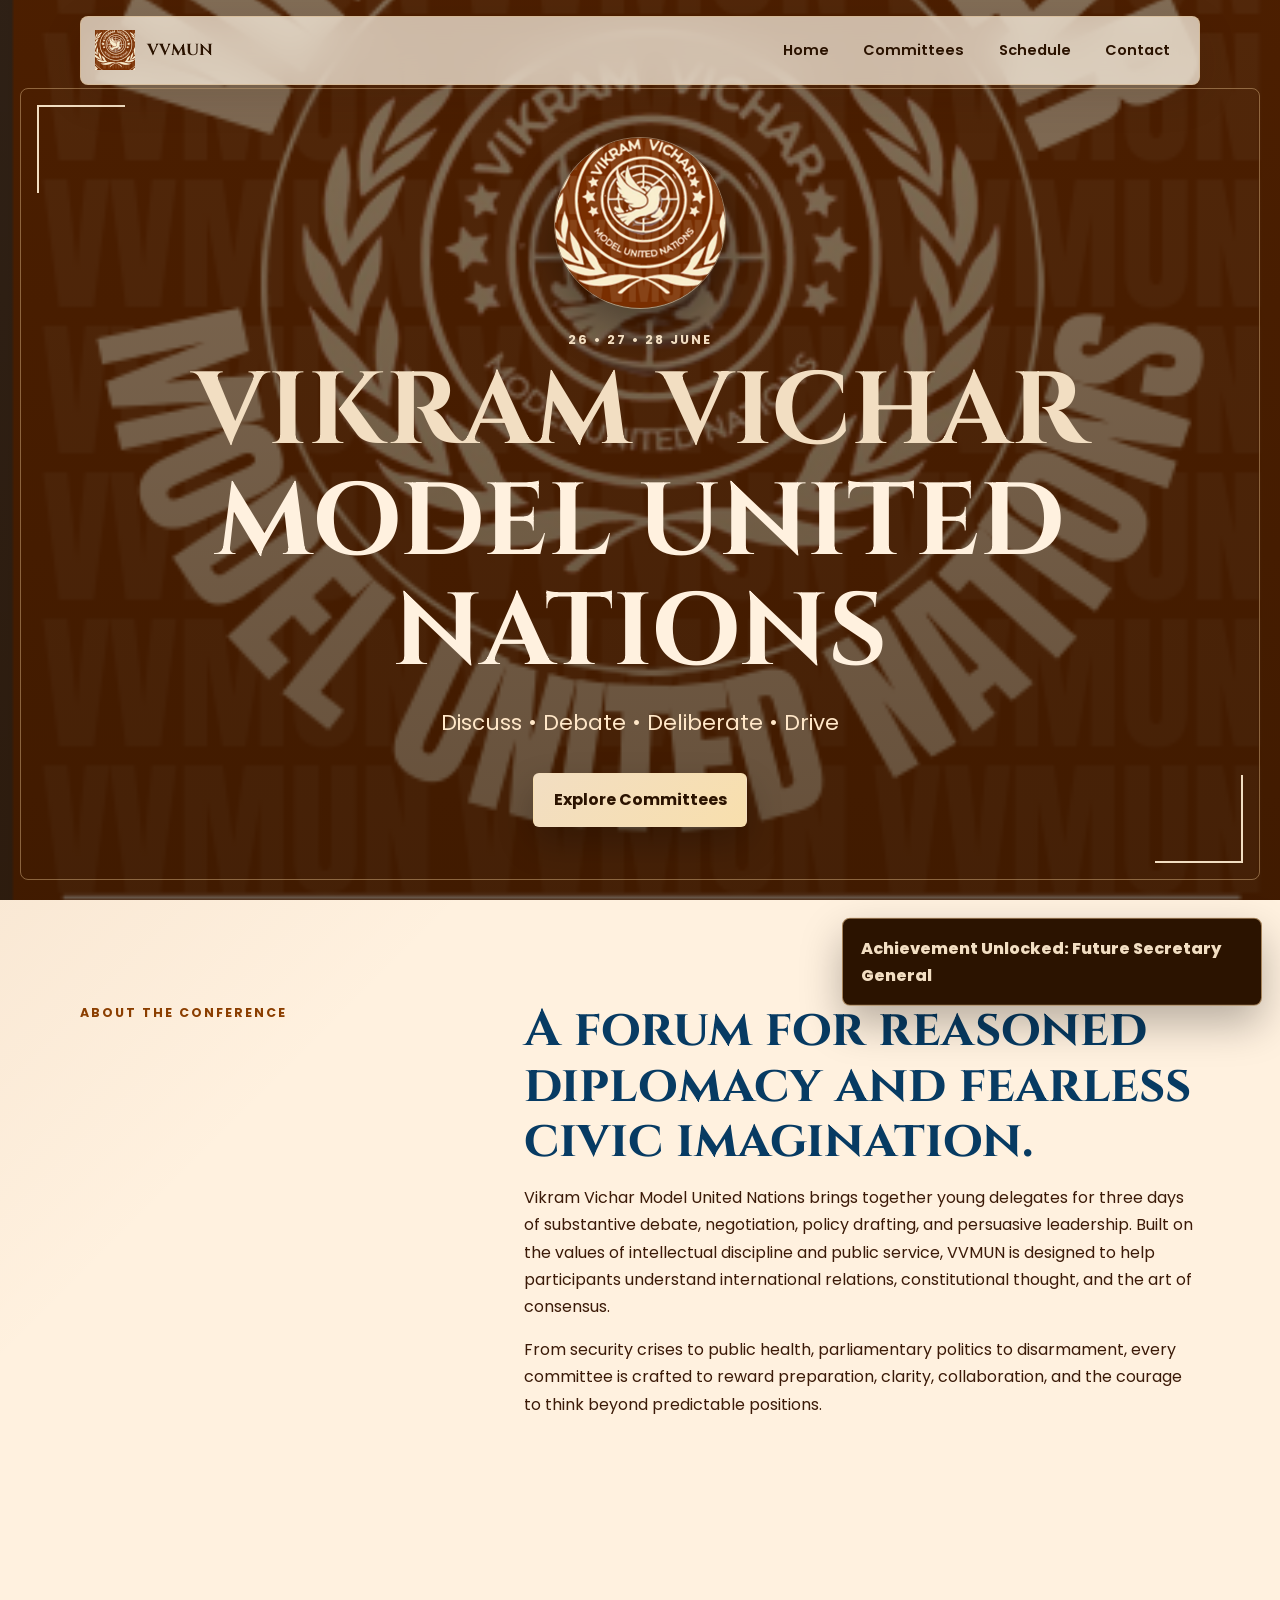
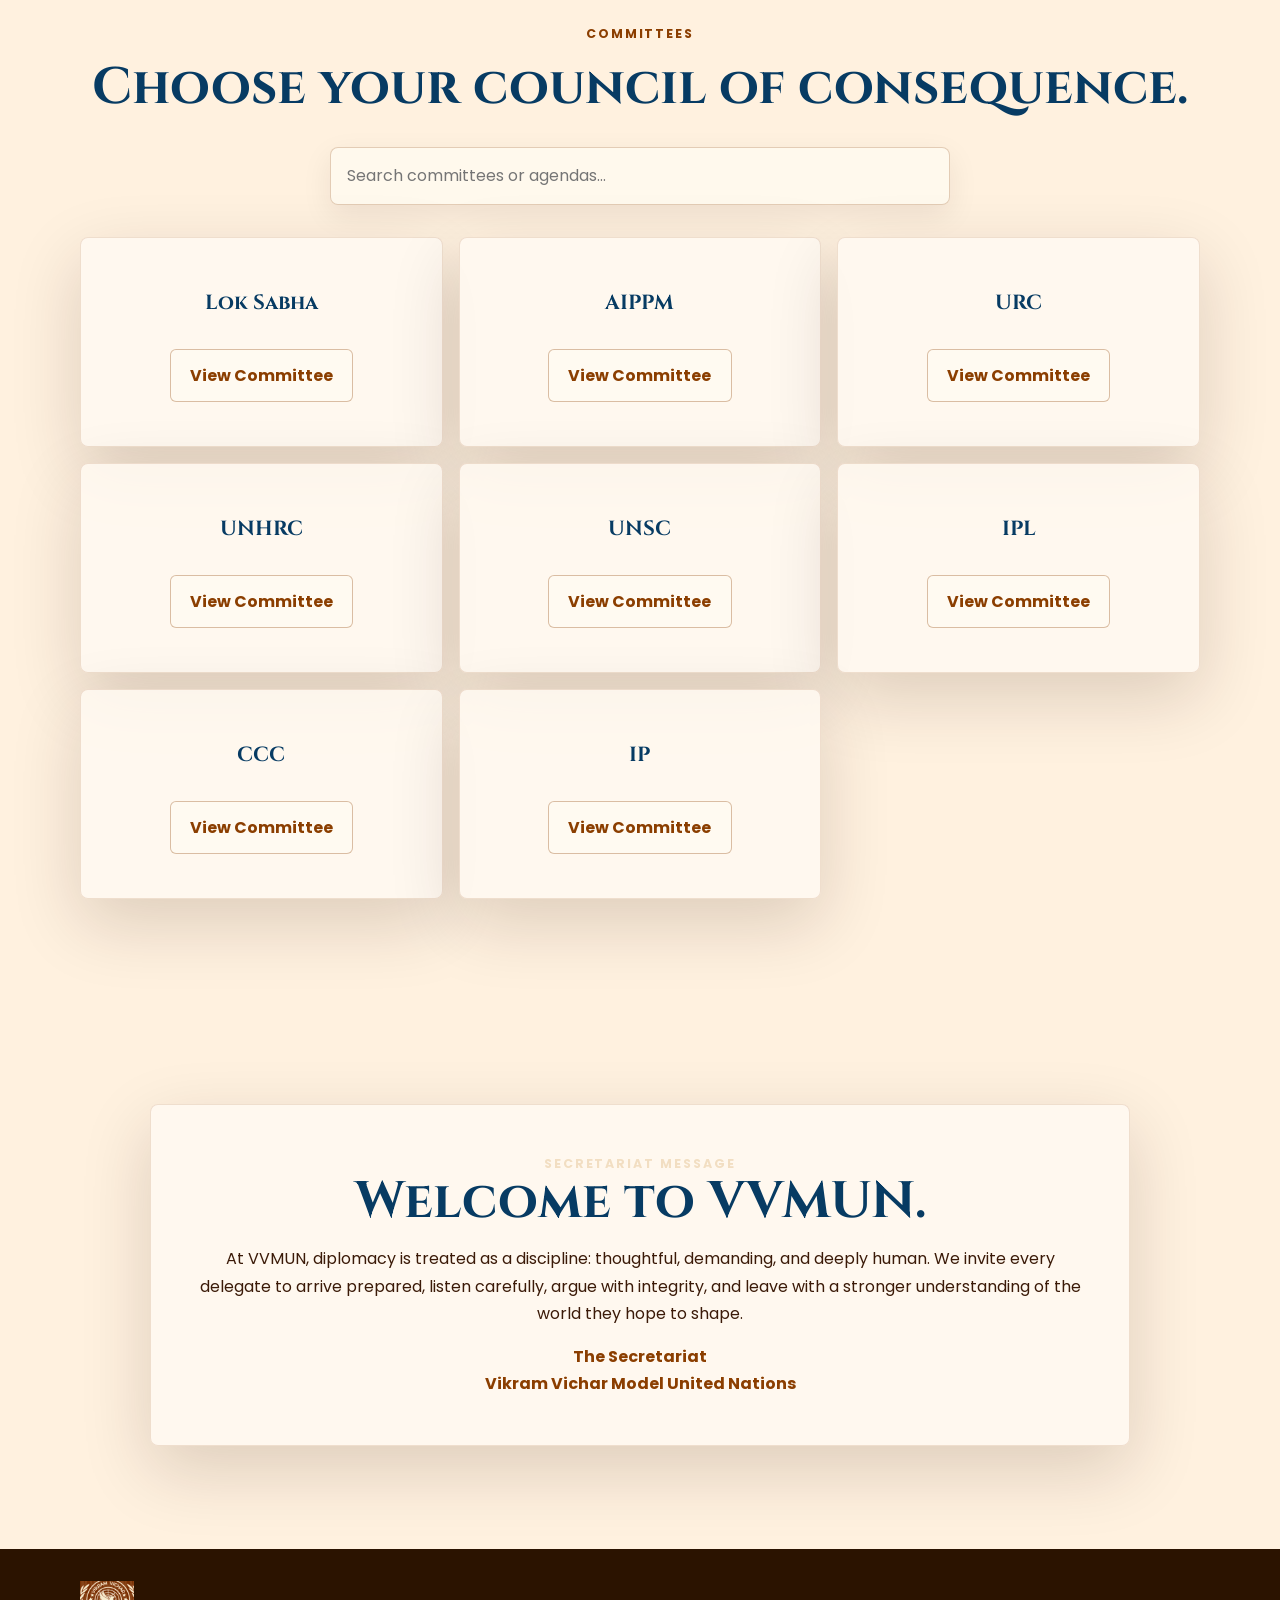
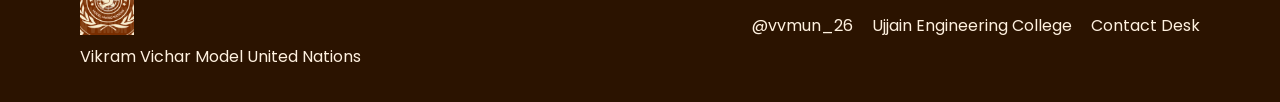
==== 2026-06-14/build-a-complete-premium-website-for/VVMUN/index.html @ 80397a9c "Initial commit" ====
<!DOCTYPE html>
<html lang="en">
<head>
  <meta charset="UTF-8">
  <meta name="viewport" content="width=device-width, initial-scale=1.0">
  <meta name="description" content="Vikram Vichar Model United Nations - Discuss, Debate, Deliberate, Drive.">
  <title>VVMUN | Vikram Vichar Model United Nations</title>
  <link rel="preconnect" href="https://fonts.googleapis.com">
  <link rel="preconnect" href="https://fonts.gstatic.com" crossorigin>
  <link href="https://fonts.googleapis.com/css2?family=Cinzel:wght@500;600;700&family=Poppins:wght@300;400;500;600;700&display=swap" rel="stylesheet">
  <link rel="stylesheet" href="css/style.css?v=7">
</head>
<body>
  <div class="loader" id="loader" aria-label="Loading VVMUN">
    <img src="images/vvmun-logo.png" alt="VVMUN Logo">
    <span>VVMUN</span>
  </div>

  <nav class="navbar" aria-label="Primary navigation">
    <a href="index.html" class="brand" aria-label="VVMUN home">
      <img id="navLogo" src="images/vvmun-logo.png" alt="VVMUN Logo">
      <span>VVMUN</span>
    </a>
    <button class="nav-toggle" id="navToggle" aria-label="Open menu" aria-expanded="false">
      <span></span><span></span><span></span>
    </button>
    <div class="nav-links" id="navLinks">
      <a href="index.html">Home</a>
      <a href="#committees">Committees</a>
      <a href="schedule.html">Schedule</a>
      <a href="contact.html">Contact</a>
    </div>
  </nav>

  <main>
    <section class="hero full-screen" id="home">
      <div class="heritage-frame"></div>
      <div class="hero-content reveal">
        <img class="hero-logo" src="images/vvmun-logo.png" alt="Vikram Vichar Model United Nations Logo">
        <p class="eyebrow">26 • 27 • 28 June</p>
        <h1><span>Vikram Vichar</span> Model United Nations</h1>
        <p class="tagline">Discuss • Debate • Deliberate • Drive</p>
        <a class="btn primary" href="#committees">Explore Committees</a>
      </div>
    </section>

    <section class="section about-section" id="about">
      <div class="section-grid">
        <div class="section-kicker reveal">About the Conference</div>
        <div class="reveal">
          <h2>A forum for reasoned diplomacy and fearless civic imagination.</h2>
          <p>Vikram Vichar Model United Nations brings together young delegates for three days of substantive debate, negotiation, policy drafting, and persuasive leadership. Built on the values of intellectual discipline and public service, VVMUN is designed to help participants understand international relations, constitutional thought, and the art of consensus.</p>
          <p>From security crises to public health, parliamentary politics to disarmament, every committee is crafted to reward preparation, clarity, collaboration, and the courage to think beyond predictable positions.</p>
        </div>
      </div>
    </section>

    <section class="section committees-section" id="committees">
      <div class="section-heading reveal">
        <p class="section-kicker">Committees</p>
        <h2>Choose your council of consequence.</h2>
        <input class="search-input" id="committeeSearch" type="search" placeholder="Search committees or agendas..." aria-label="Search committees">
      </div>
      <div class="card-grid" id="committeeCards"></div>
    </section>

    <section class="section message-section">
      <div class="message-panel reveal">
        <p class="section-kicker">Secretariat Message</p>
        <h2>Welcome to VVMUN.</h2>
        <p>At VVMUN, diplomacy is treated as a discipline: thoughtful, demanding, and deeply human. We invite every delegate to arrive prepared, listen carefully, argue with integrity, and leave with a stronger understanding of the world they hope to shape.</p>
        <p class="signature">The Secretariat<br>Vikram Vichar Model United Nations</p>
      </div>
    </section>
  </main>

  <footer class="footer">
    <div>
      <img src="images/vvmun-logo.png" alt="VVMUN Logo">
      <p>Vikram Vichar Model United Nations</p>
    </div>
    <div>
      <a href="https://www.instagram.com/vvmun_26" target="_blank" rel="noreferrer">@vvmun_26</a>
      <span>Ujjain Engineering College</span>
      <a href="contact.html">Contact Desk</a>
    </div>
  </footer>

  <div class="achievement" id="achievement">Achievement Unlocked: Future Secretary General</div>

  <script src="js/data.js?v=8"></script>
  <script src="js/committee.js?v=8"></script>
</body>
</html>
---- 2026-06-14/build-a-complete-premium-website-for/VVMUN/css/style.css ----
:root {
  --primary: #8B3E00;
  --secondary: #A84D00;
  --accent: #F2DEC2;
  --light: #FFF1DF;
  --dark: #2B1300;
  --ivory: #fff8ec;
  --ink: #3b1a08;
  --muted: #7b563d;
  --navy: #073B63;
  --glass: rgba(255, 245, 230, 0.72);
  --shadow: 0 24px 70px rgba(43, 19, 0, 0.16);
  --heading: "Cinzel", Georgia, serif;
  --body: "Poppins", Arial, sans-serif;
}

* {
  box-sizing: border-box;
}

html {
  scroll-behavior: smooth;
}

body {
  margin: 0;
  color: var(--ink);
  background:
    linear-gradient(135deg, rgba(139, 62, 0, 0.14), transparent 30%),
    radial-gradient(circle at top right, rgba(168, 77, 0, 0.18), transparent 34rem),
    var(--light);
  font-family: var(--body);
  line-height: 1.7;
}

body::before {
  content: "";
  position: fixed;
  inset: 0;
  pointer-events: none;
  opacity: 0.34;
  background-image:
    linear-gradient(rgba(139, 62, 0, 0.05) 1px, transparent 1px),
    linear-gradient(90deg, rgba(139, 62, 0, 0.05) 1px, transparent 1px);
  background-size: 42px 42px;
  z-index: -1;
}

a {
  color: inherit;
  text-decoration: none;
}

img {
  max-width: 100%;
  display: block;
}

h1, h2, h3 {
  margin: 0;
  font-family: var(--heading);
  line-height: 1.08;
  color: var(--navy);
  letter-spacing: 0;
}

p {
  margin: 0;
}

.loader {
  position: fixed;
  inset: 0;
  display: grid;
  place-items: center;
  align-content: center;
  gap: 1rem;
  background: var(--dark);
  color: var(--accent);
  z-index: 1000;
  transition: opacity 0.5s ease, visibility 0.5s ease;
}

.loader img {
  width: 96px;
  filter: drop-shadow(0 12px 28px rgba(217, 179, 130, 0.28));
  animation: crestPulse 1.4s ease-in-out infinite;
}

.loader span {
  font-family: var(--heading);
  font-weight: 700;
  letter-spacing: 0.18em;
}

.loader.hidden {
  opacity: 0;
  visibility: hidden;
}

@keyframes crestPulse {
  50% { transform: scale(1.06); }
}

.navbar {
  position: fixed;
  top: 16px;
  left: 50%;
  width: min(1120px, calc(100% - 32px));
  transform: translateX(-50%);
  z-index: 100;
  display: flex;
  align-items: center;
  justify-content: space-between;
  padding: 0.7rem 0.9rem;
  border: 1px solid rgba(217, 179, 130, 0.48);
  border-radius: 8px;
  background: var(--glass);
  box-shadow: 0 12px 40px rgba(43, 19, 0, 0.12);
  backdrop-filter: blur(18px);
}

.brand {
  display: flex;
  align-items: center;
  gap: 0.7rem;
  color: var(--dark);
  font-family: var(--heading);
  font-weight: 700;
}

.brand img {
  width: 40px;
  height: 40px;
  object-fit: contain;
  cursor: pointer;
}

.nav-links {
  display: flex;
  align-items: center;
  gap: 0.35rem;
}

.nav-links a {
  padding: 0.62rem 0.9rem;
  border-radius: 6px;
  color: var(--dark);
  font-weight: 600;
  font-size: 0.91rem;
  transition: background 0.25s ease, color 0.25s ease;
}

.nav-links a:hover {
  color: var(--light);
  background: var(--primary);
}

.nav-toggle {
  display: none;
  width: 42px;
  height: 42px;
  border: 0;
  border-radius: 6px;
  background: var(--primary);
  cursor: pointer;
}

.nav-toggle span {
  display: block;
  width: 20px;
  height: 2px;
  margin: 5px auto;
  background: var(--light);
}

.full-screen {
  min-height: 100vh;
}

.hero {
  position: relative;
  display: grid;
  place-items: center;
  overflow: hidden;
  padding: 8rem 1.5rem 4rem;
  background:
    linear-gradient(rgba(43, 19, 0, 0.58), rgba(43, 19, 0, 0.72)),
    url("../assets/vvmun-brand-poster.png") center/cover,
    linear-gradient(135deg, var(--primary), var(--dark));
  color: var(--light);
  text-align: center;
}

.heritage-frame {
  position: absolute;
  inset: 5.5rem 1.25rem 1.25rem;
  border: 1px solid rgba(217, 179, 130, 0.48);
  border-radius: 8px;
  pointer-events: none;
}

.heritage-frame::before,
.heritage-frame::after {
  content: "";
  position: absolute;
  width: 86px;
  height: 86px;
  border: 2px solid var(--accent);
}

.heritage-frame::before {
  top: 16px;
  left: 16px;
  border-right: 0;
  border-bottom: 0;
}

.heritage-frame::after {
  right: 16px;
  bottom: 16px;
  border-left: 0;
  border-top: 0;
}

.hero-content {
  width: min(920px, 100%);
  position: relative;
  z-index: 1;
}

.hero-logo {
  width: clamp(112px, 16vw, 172px);
  margin: 0 auto 1.2rem;
  border: 1px solid rgba(242, 222, 194, 0.42);
  border-radius: 50%;
  box-shadow: 0 18px 44px rgba(0, 0, 0, 0.35);
}

.eyebrow,
.section-kicker {
  color: var(--accent);
  font-weight: 700;
  text-transform: uppercase;
  letter-spacing: 0.16em;
  font-size: 0.78rem;
}

.hero h1 {
  margin: 0.45rem 0 1rem;
  color: var(--light);
  font-size: clamp(2.6rem, 8vw, 6.8rem);
  text-transform: uppercase;
}

.hero h1 span {
  display: block;
  color: var(--accent);
}

.tagline {
  margin-bottom: 2rem;
  font-size: clamp(1rem, 2.5vw, 1.35rem);
  color: #ffe7c8;
}

.btn {
  display: inline-flex;
  align-items: center;
  justify-content: center;
  min-height: 46px;
  padding: 0.75rem 1.2rem;
  border-radius: 6px;
  border: 1px solid transparent;
  font-weight: 700;
  transition: transform 0.25s ease, box-shadow 0.25s ease, background 0.25s ease;
}

.btn:hover {
  transform: translateY(-3px);
}

.btn.primary {
  color: var(--dark);
  background: linear-gradient(135deg, var(--accent), #f8dfad);
  box-shadow: 0 16px 36px rgba(0, 0, 0, 0.24);
}

.btn.ghost {
  color: var(--primary);
  border-color: rgba(139, 62, 0, 0.32);
  background: rgba(255, 250, 241, 0.72);
}

.btn.ghost:hover {
  color: var(--light);
  background: var(--primary);
}

.btn.light {
  color: var(--light);
  border-color: rgba(255, 245, 230, 0.42);
  background: rgba(255, 245, 230, 0.1);
}

.section {
  width: min(1120px, calc(100% - 32px));
  margin: 0 auto;
  padding: clamp(4.5rem, 8vw, 7rem) 0;
}

.section-grid {
  display: grid;
  grid-template-columns: 0.7fr 1.3fr;
  gap: clamp(2rem, 7vw, 5rem);
  align-items: start;
}

.section h2,
.page-shell h1 {
  margin-bottom: 1rem;
  font-size: clamp(2rem, 4vw, 3.7rem);
}

.section p + p {
  margin-top: 1rem;
}

.section-heading {
  display: grid;
  justify-items: center;
  gap: 1rem;
  margin-bottom: 2rem;
  text-align: center;
}

.section-heading.compact {
  width: min(780px, 100%);
  margin-left: auto;
  margin-right: auto;
}

.section-heading .section-kicker,
.section-grid .section-kicker {
  color: var(--primary);
}

.search-input {
  width: min(620px, 100%);
  min-height: 52px;
  padding: 0.9rem 1rem;
  border: 1px solid rgba(139, 62, 0, 0.24);
  border-radius: 8px;
  background: rgba(255, 250, 241, 0.82);
  color: var(--dark);
  font: inherit;
  box-shadow: 0 10px 30px rgba(43, 19, 0, 0.08);
  outline: none;
}

.search-input:focus {
  border-color: var(--primary);
  box-shadow: 0 0 0 4px rgba(217, 179, 130, 0.34);
}

.card-grid,
.eb-grid,
.contact-grid,
.timeline,
.profile-grid {
  display: grid;
  grid-template-columns: repeat(3, 1fr);
  gap: 1rem;
}

.card-grid,
.eb-grid {
  justify-items: center;
}

.committee-card,
.message-panel,
.stats-panel,
.eb-card,
.timeline-day,
.contact-panel,
.profile-panel {
  border: 1px solid rgba(139, 62, 0, 0.14);
  border-radius: 8px;
  background: rgba(255, 250, 241, 0.86);
  box-shadow: var(--shadow);
}

.committee-card {
  display: flex;
  min-height: 390px;
  flex-direction: column;
  align-items: center;
  padding: 1.2rem;
  text-align: center;
  transition: transform 0.25s ease, box-shadow 0.25s ease;
}

.committee-card-simple {
  width: 100%;
  min-height: 210px;
  justify-content: center;
  gap: 1.5rem;
}

.committee-card-simple h3 {
  margin: 0.6rem 0 1.4rem;
  font-size: clamp(1.7rem, 4vw, 2.5rem);
}

.committee-card:hover,
.eb-card:hover,
.contact-panel:hover {
  transform: translateY(-6px);
  box-shadow: 0 28px 80px rgba(43, 19, 0, 0.22);
}

.card-mark {
  width: max-content;
  margin-bottom: 1rem;
  padding: 0.25rem 0.6rem;
  border-radius: 999px;
  color: var(--light);
  background: var(--primary);
  font-size: 0.78rem;
  font-weight: 700;
}

.committee-card h3,
.eb-card h3 {
  margin-bottom: 0.65rem;
  font-size: 1.28rem;
  text-align: center;
}

.agenda {
  color: var(--primary);
  font-weight: 700;
}

.committee-card > p:last-of-type {
  margin-top: 0.7rem;
}

.card-meta {
  display: flex;
  flex-wrap: wrap;
  gap: 0.5rem;
  margin: auto 0 1rem;
  padding-top: 1.1rem;
}

.card-meta span {
  padding: 0.28rem 0.58rem;
  border-radius: 999px;
  background: rgba(217, 179, 130, 0.28);
  font-size: 0.78rem;
  font-weight: 700;
}

.message-section {
  width: min(980px, calc(100% - 32px));
}

.message-panel {
  padding: clamp(1.5rem, 5vw, 3rem);
  text-align: center;
}

.signature {
  color: var(--primary);
  font-weight: 700;
}

.footer {
  display: flex;
  align-items: center;
  justify-content: space-between;
  gap: 1rem;
  padding: 2rem max(1rem, calc((100% - 1120px) / 2));
  color: var(--light);
  background: var(--dark);
}

.footer img {
  width: 54px;
  margin-bottom: 0.5rem;
}

.footer div:last-child {
  display: flex;
  flex-wrap: wrap;
  justify-content: flex-end;
  gap: 0.8rem 1.2rem;
}

.footer a:hover {
  color: var(--accent);
}

.committee-hero,
.profile-hero {
  min-height: 72vh;
  display: grid;
  align-items: center;
  gap: 2rem;
  padding: 8rem max(1rem, calc((100% - 1120px) / 2)) 4rem;
  color: var(--light);
  background: linear-gradient(135deg, var(--dark), var(--primary));
}

.committee-hero {
  grid-template-columns: 0.9fr 1.1fr;
  justify-items: center;
  text-align: center;
}

.committee-hero img {
  width: min(560px, 100%);
  border-radius: 8px;
  border: 1px solid rgba(217, 179, 130, 0.45);
  box-shadow: 0 24px 70px rgba(0, 0, 0, 0.32);
}

.committee-hero h1,
.profile-hero h1 {
  color: var(--light);
  font-size: clamp(2.2rem, 6vw, 5.4rem);
}

.committee-hero p:last-child,
.profile-copy > p:not(.eyebrow):not(.profile-position) {
  max-width: 680px;
  margin-top: 1rem;
  color: #ffe7c8;
}

.detail-grid {
  display: grid;
  grid-template-columns: 1.35fr 0.65fr;
  gap: 1.2rem;
  align-items: stretch;
  margin-bottom: 3rem;
}

.stats-panel {
  display: grid;
  align-content: center;
  gap: 0.25rem;
  padding: 1.5rem;
}

.stats-panel span {
  color: var(--muted);
  font-weight: 700;
  text-transform: uppercase;
  letter-spacing: 0.1em;
  font-size: 0.75rem;
}

.stats-panel strong {
  margin-bottom: 1rem;
  font-family: var(--heading);
  font-size: 2rem;
  color: var(--primary);
}

.eb-card {
  display: flex;
  width: 100%;
  max-width: 340px;
  min-height: 100%;
  flex-direction: column;
  align-items: center;
  padding: 1rem;
  text-align: center;
  transition: transform 0.25s ease, box-shadow 0.25s ease;
}

.eb-card img {
  width: 100%;
  aspect-ratio: 3 / 4;
  object-fit: cover;
  object-position: center;
  border-radius: 8px;
  margin-bottom: 1rem;
  background: var(--accent);
}

.eb-card p {
  color: var(--primary);
  font-weight: 700;
  margin-bottom: 1rem;
}

.eb-card .btn {
  margin-top: auto;
}

.profile-hero {
  grid-template-columns: 0.7fr 1.3fr;
  justify-items: center;
  text-align: center;
}

.profile-photo-wrap {
  width: min(430px, 100%);
  border: 1px solid rgba(217, 179, 130, 0.48);
  border-radius: 8px;
  padding: 0.65rem;
  background: rgba(255, 245, 230, 0.08);
}

.profile-photo-wrap img {
  width: 100%;
  aspect-ratio: 3 / 4;
  object-fit: cover;
  border-radius: 6px;
}

.profile-position {
  margin-top: 0.5rem;
  color: var(--accent);
  font-weight: 700;
  text-transform: uppercase;
  letter-spacing: 0.12em;
}

.profile-copy .btn {
  margin-top: 1.5rem;
}

.profile-copy {
  display: grid;
  justify-items: center;
  text-align: center;
}

.profile-grid {
  grid-template-columns: 1fr 1fr;
}

.profile-panel,
.timeline-day,
.contact-panel {
  padding: 1.4rem;
}

.wit {
  background: var(--dark);
  color: var(--light);
}

.wit h2,
.wit .section-kicker {
  color: var(--accent);
}

.page-shell {
  min-height: 100vh;
  padding-top: 5rem;
}

.timeline-day h2 {
  color: var(--navy);
  text-align: center;
}

.schedule-section .timeline {
  grid-template-columns: repeat(2, 1fr);
}

.timeline-day p,
.contact-panel p,
.contact-panel a {
  margin-top: 0.65rem;
}

.contact-panel span {
  color: var(--primary);
  font-weight: 800;
  text-transform: uppercase;
  letter-spacing: 0.12em;
  font-size: 0.78rem;
}

.contact-panel a {
  display: block;
  font-size: 1.18rem;
  font-weight: 700;
}

.empty-state {
  grid-column: 1 / -1;
  padding: 2rem;
  text-align: center;
}

.achievement {
  position: fixed;
  right: 18px;
  bottom: 18px;
  z-index: 200;
  max-width: min(420px, calc(100% - 36px));
  padding: 1rem 1.1rem;
  border: 1px solid rgba(217, 179, 130, 0.7);
  border-radius: 8px;
  background: var(--dark);
  color: var(--accent);
  box-shadow: 0 18px 42px rgba(0, 0, 0, 0.28);
  font-weight: 800;
  transform: translateY(140%);
  transition: transform 0.32s ease;
}

.achievement.show {
  transform: translateY(0);
}

.reveal,
.committee-card,
.eb-card {
  opacity: 0;
  transform: translateY(26px);
  transition: opacity 0.65s ease, transform 0.65s ease;
}

.reveal.visible,
.committee-card.visible,
.eb-card.visible {
  opacity: 1;
  transform: translateY(0);
}

@media (max-width: 900px) {
  .nav-toggle {
    display: block;
  }

  .nav-links {
    position: absolute;
    top: calc(100% + 0.55rem);
    left: 0;
    right: 0;
    display: none;
    flex-direction: column;
    align-items: stretch;
    padding: 0.6rem;
    border: 1px solid rgba(217, 179, 130, 0.48);
    border-radius: 8px;
    background: rgba(255, 245, 230, 0.96);
  }

  .nav-links.open {
    display: flex;
  }

  .section-grid,
  .detail-grid,
  .committee-hero,
  .profile-hero,
  .profile-grid {
    grid-template-columns: 1fr;
  }

  .card-grid,
  .eb-grid,
  .contact-grid,
  .timeline {
    grid-template-columns: repeat(2, 1fr);
  }

  .committee-hero,
  .profile-hero {
    padding-top: 7rem;
  }
}

@media (max-width: 640px) {
  .navbar {
    top: 10px;
    width: calc(100% - 20px);
  }

  .brand span {
    font-size: 0.92rem;
  }

  .hero {
    padding-inline: 1rem;
  }

  .heritage-frame {
    inset: 5rem 0.75rem 0.75rem;
  }

  .card-grid,
  .eb-grid,
  .contact-grid,
  .timeline {
    grid-template-columns: 1fr;
  }

  .committee-card {
    min-height: auto;
  }

  .footer {
    align-items: flex-start;
    flex-direction: column;
  }

  .footer div:last-child {
    justify-content: flex-start;
    flex-direction: column;
  }
}
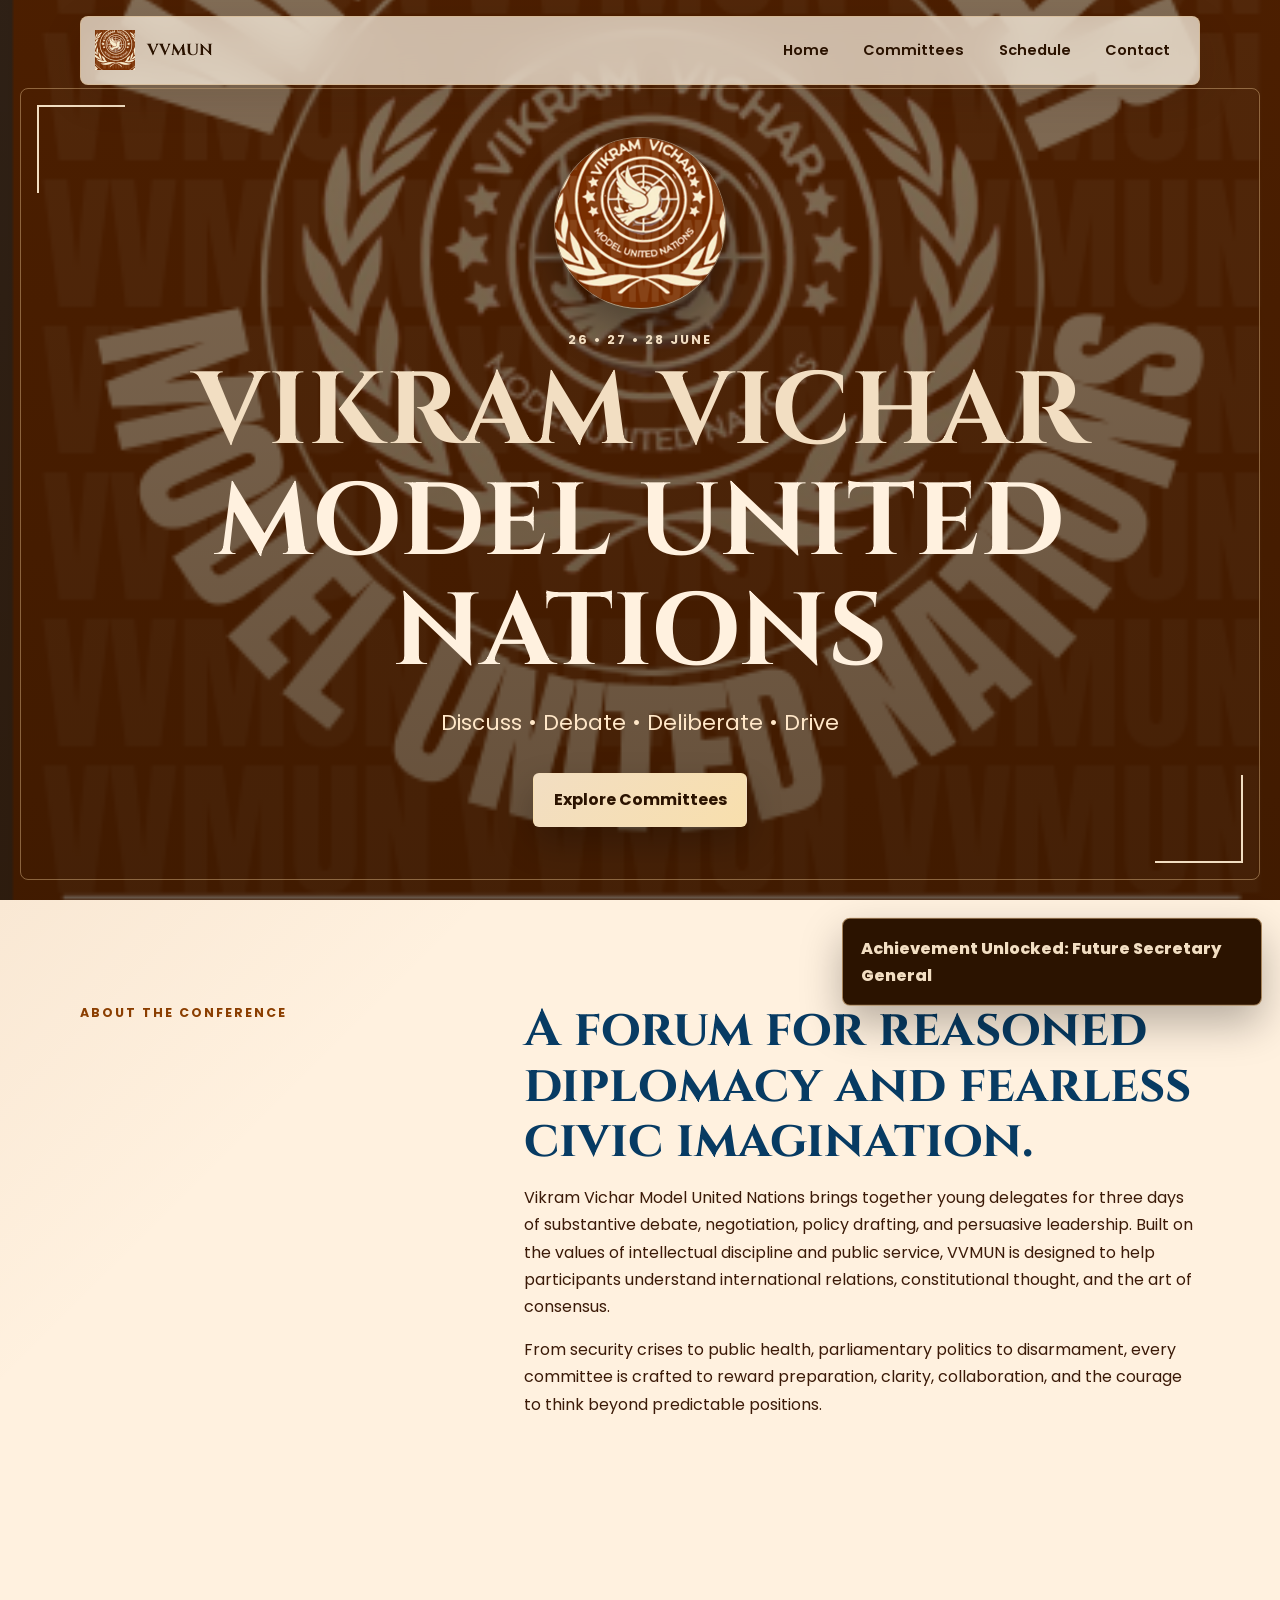
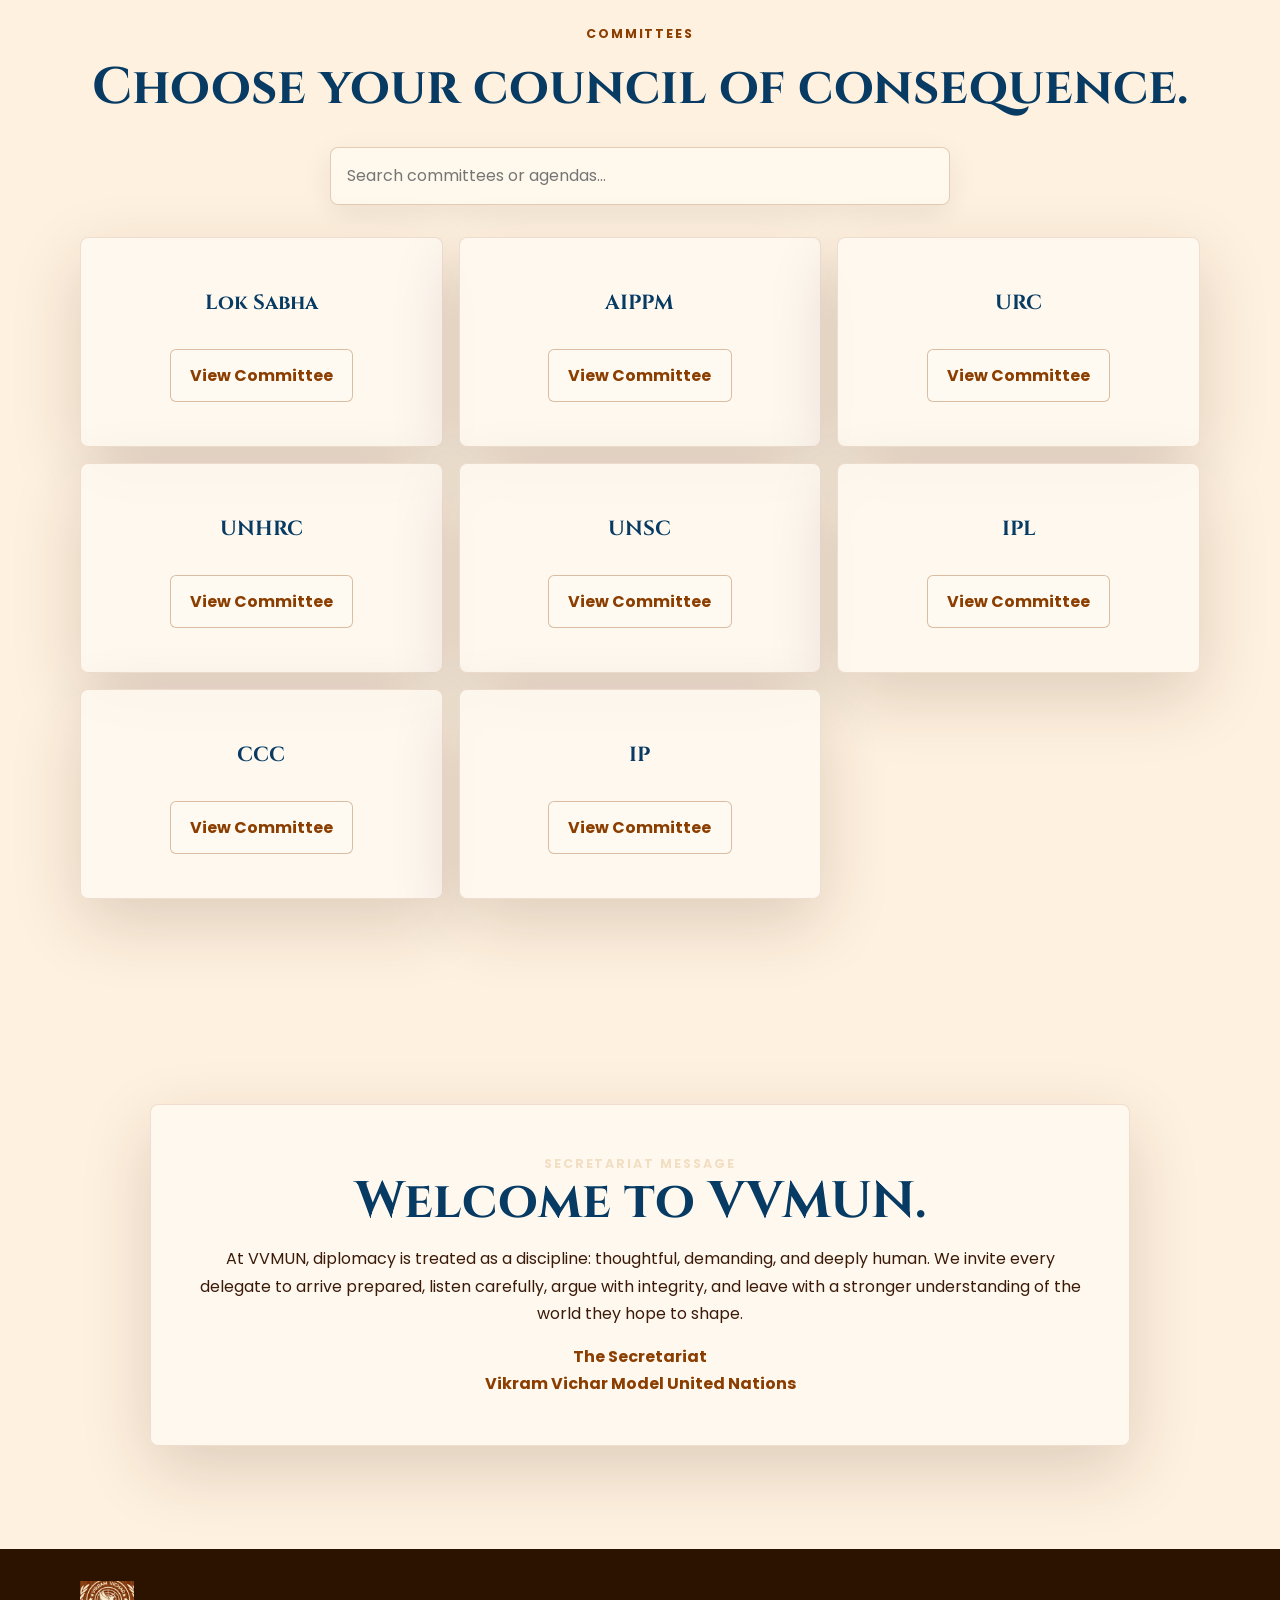
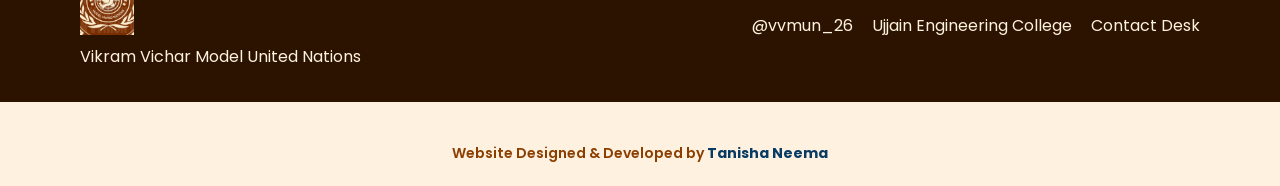
==== commit 0ea4768e: "Added developer credits and updated VVMUN website" ====
--- a/2026-06-14/build-a-complete-premium-website-for/VVMUN/index.html
+++ b/2026-06-14/build-a-complete-premium-website-for/VVMUN/index.html
@@ -86,9 +86,13 @@
     </div>
   </footer>
 
-  <div class="achievement" id="achievement">Achievement Unlocked: Future Secretary General</div>
+<div class="creator-credit">
+  Website Designed & Developed by <strong>Tanisha Neema</strong>
+</div>
 
-  <script src="js/data.js?v=8"></script>
-  <script src="js/committee.js?v=8"></script>
+<div class="achievement" id="achievement">Achievement Unlocked: Future Secretary General</div>
+
+<script src="js/data.js?v=8"></script>
+<script src="js/committee.js?v=8"></script>
 </body>
 </html>
--- a/2026-06-14/build-a-complete-premium-website-for/VVMUN/css/style.css
+++ b/2026-06-14/build-a-complete-premium-website-for/VVMUN/css/style.css
@@ -736,6 +736,19 @@
   opacity: 1;
   transform: translateY(0);
 }
+.creator-credit {
+  text-align: center;
+  padding: 20px;
+  font-family: var(--body);
+  font-size: 14px;
+  color: var(--primary);
+  margin-top: 20px;
+  font-weight: 600;
+}
+
+.creator-credit strong {
+  color: var(--navy);
+}
 
 @media (max-width: 900px) {
   .nav-toggle {
